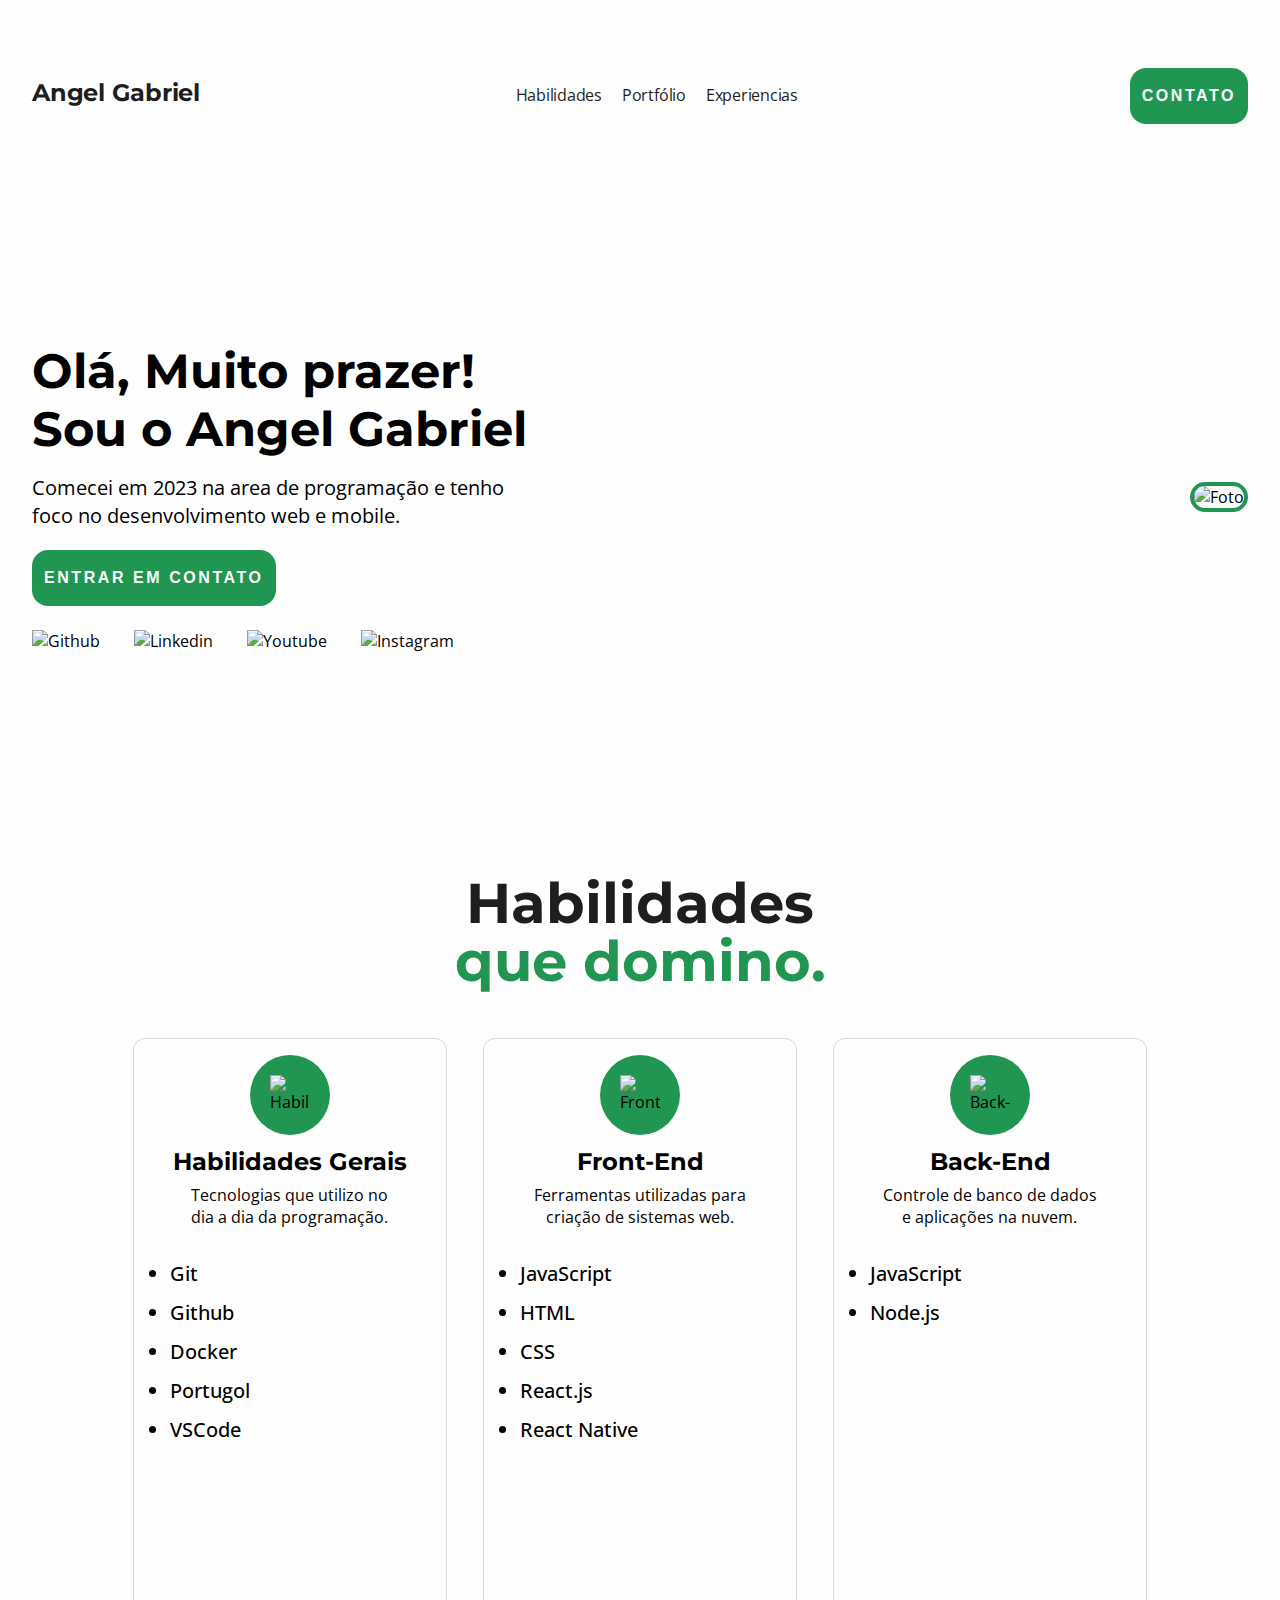
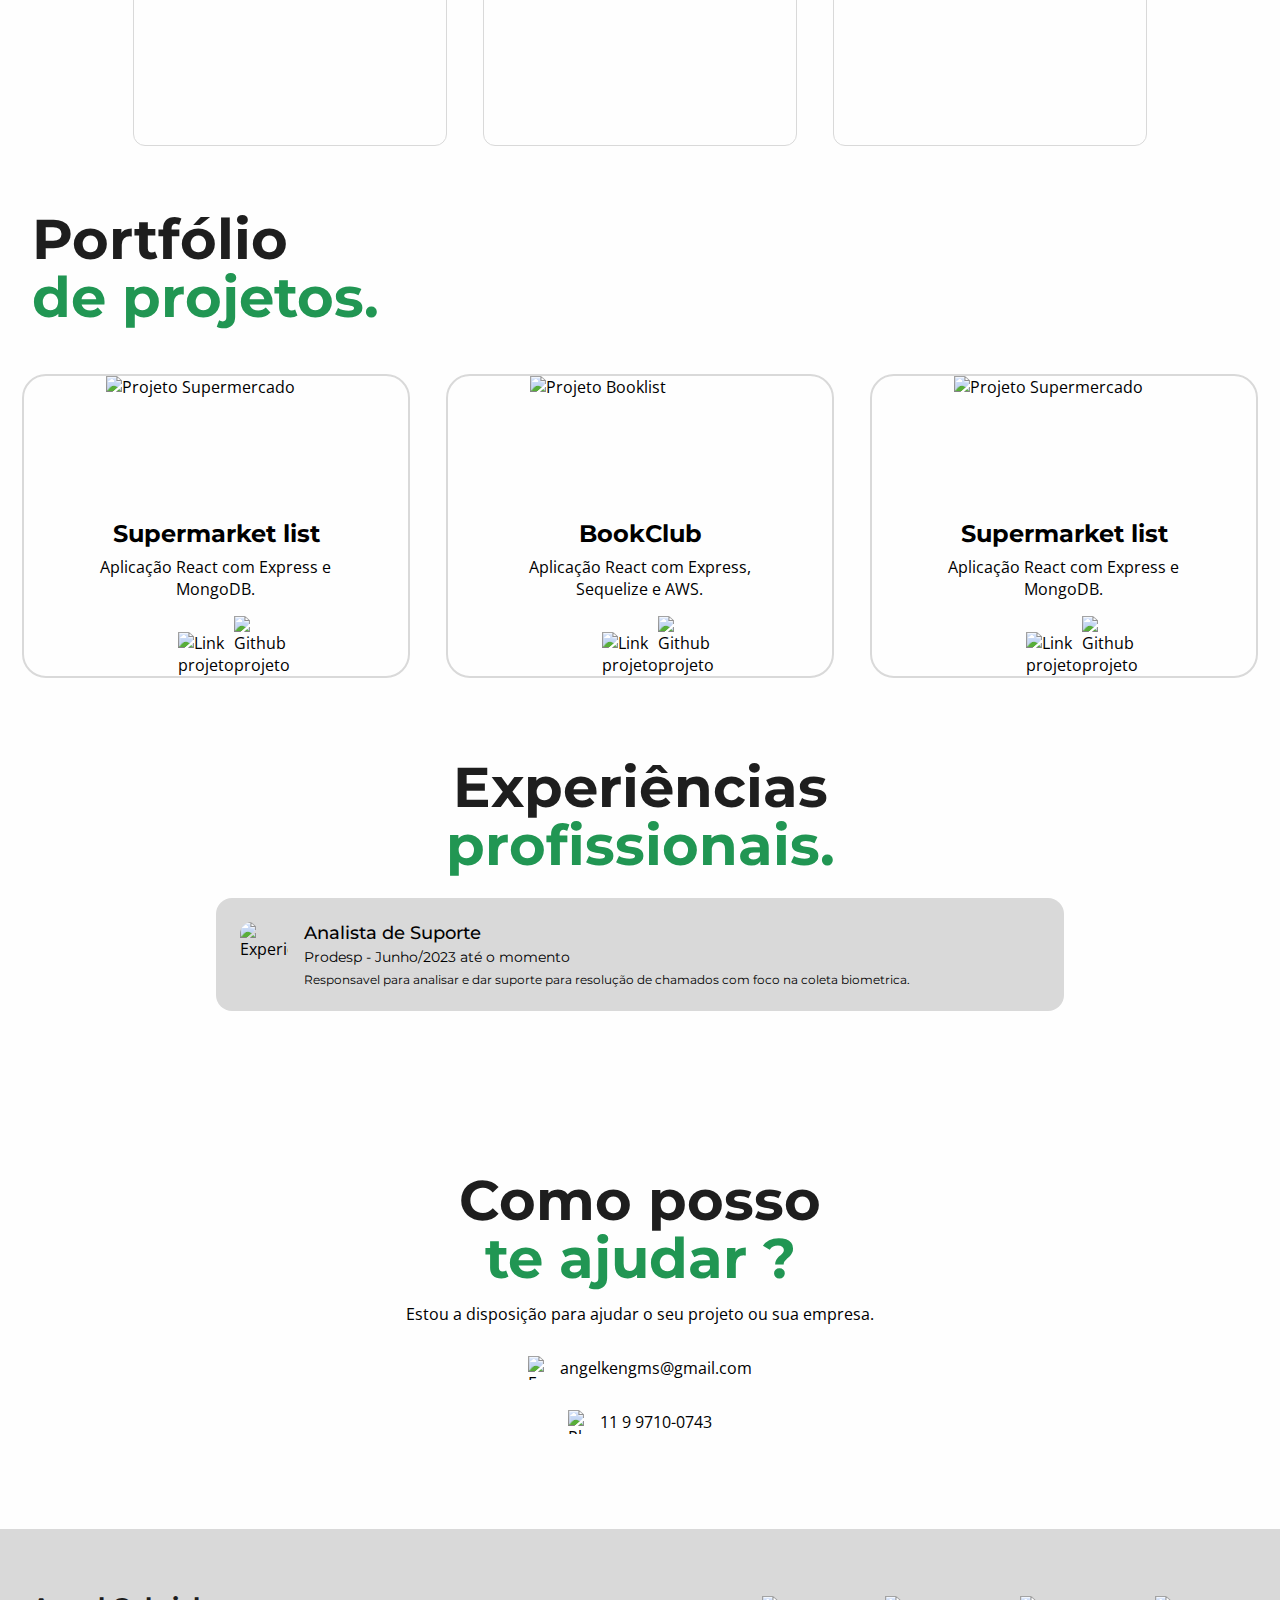
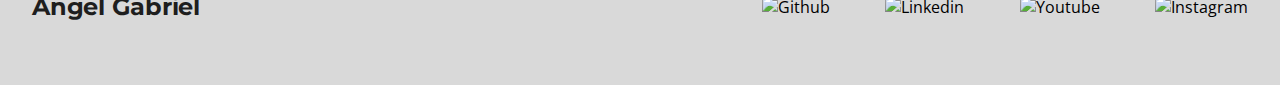
==== index.html @ ae3a6876 "first commit" ====
<!DOCTYPE html>
<html>
  <head>
    <title>Angel Gabriel</title>
    <link rel="stylesheet" href="style.css" />
  </head>
  <body>
    <div class="root-container">
      <div class="content-container">
        <section class="section-hero">
          <div class="barra-navegacao">
            <h2 class="titulo-navegacao">Angel Gabriel</h2>
            <div>
              <a class="links-navegacao">Habilidades</a>
              <a class="links-navegacao">Portfólio</a>
              <a class="links-navegacao">Experiencias</a>
            </div>
            <button>CONTATO</button>
          </div>
          <div class="hero-info">
            <div>
              <h1 class="hero-info-title">
                Olá, Muito prazer! <br />
                Sou o Angel Gabriel
              </h1>
              <p class="hero-info-subtitle">
                Comecei em 2023 na area de programação e tenho foco no
                desenvolvimento web e mobile.
              </p>
              <button>ENTRAR EM CONTATO</button>
              <div class="hero-info-icons-container">
                <a>
                  <img
                    alt="Github"
                    class="hero-info-icons-img"
                    src="https://cdn-icons-png.flaticon.com/512/733/733609.png"
                  />
                </a>
                <a>
                  <img
                    alt="Linkedin"
                    class="hero-info-icons-img"
                    src="https://cdn.iconscout.com/icon/free/png-512/free-linkedin-192-739517.png?f=avif&w=256"
                  />
                </a>
                <a>
                  <img
                    alt="Youtube"
                    class="hero-info-icons-img"
                    src="https://cdn.iconscout.com/icon/free/png-512/free-youtube-1464540-1239451.png?f=avif&w=256"
                  />
                </a>
                <a>
                  <img
                    alt="Instagram"
                    class="hero-info-icons-img"
                    src="https://cdn.iconscout.com/icon/free/png-512/free-instagram-1464521-1239436.png?f=avif&w=256"
                  />
                </a>
              </div>
            </div>
            <div>
              <img class="hero-info-image" src="foto.png" alt="Foto" />
            </div>
          </div>
        </section>
        <section class="section-abilities">
          <h2>Habilidades</h2>
          <h2 class="verde">que domino.</h2>
          <div class="ability-cards-container">
            <div class="ability-card">
              <div class="ability-card-icon-container">
                <img
                  class="ability-card-icon-img"
                  src="icon1.png"
                  alt="Habilidades Gerais"
                />
              </div>
              <h5>Habilidades Gerais</h5>
              <p class="card">
                Tecnologias que utilizo no dia a dia da programação.
              </p>
              <ul class="ability-list">
                <li>Git</li>
                <li>Github</li>
                <li>Docker</li>
                <li>Portugol</li>
                <li>VSCode</li>
              </ul>
            </div>
            <div class="ability-card">
              <div class="ability-card-icon-container">
                <img
                  class="ability-card-icon-img"
                  src="icon2.png"
                  alt="Front-End"
                />
              </div>
              <h5>Front-End</h5>
              <p class="card">
                Ferramentas utilizadas para criação de sistemas web.
              </p>
              <ul class="ability-list">
                <li>JavaScript</li>
                <li>HTML</li>
                <li>CSS</li>
                <li>React.js</li>
                <li>React Native</li>
              </ul>
            </div>
            <div class="ability-card">
              <div class="ability-card-icon-container">
                <img
                  class="ability-card-icon-img"
                  src="icon3.png"
                  alt="Back-End"
                />
              </div>
              <h5>Back-End</h5>
              <p class="card">
                Controle de banco de dados e aplicações na nuvem.
              </p>
              <ul class="ability-list">
                <li>JavaScript</li>
                <li>Node.js</li>
              </ul>
            </div>
          </div>
        </section>
        <section class="section-portfolio">
          <h2>Portfólio</h2>
          <h2 class="verde">de projetos.</h2>
          <div class="section-portfolio-grid">
            <div class="section-portfolio-card">
              <img
                class="section-portfolio-img"
                src="https://cdn-icons-png.flaticon.com/512/1857/1857147.png"
                alt="Projeto Supermercado"
              />
              <h5>Supermarket list</h5>
              <p class="card">Aplicação React com Express e MongoDB.</p>
              <div class="section-portfolio-card-list">
                <a>
                  <img
                    class="section-portfolio-card-icon-image"
                    src="https://cdn-icons-png.flaticon.com/512/7046/7046086.png"
                    alt="Link projeto"
                  />
                </a>
                <a>
                  <img
                    class="section-portfolio-card-icon-image"
                    src="https://cdn-icons-png.flaticon.com/512/25/25231.png"
                    alt="Github projeto"
                  />
                </a>
              </div>
            </div>
            <div class="section-portfolio-card">
              <img
                class="section-portfolio-img"
                src="https://cdn-icons-png.flaticon.com/512/1857/1857147.png"
                alt="Projeto Booklist"
              />
              <h5>BookClub</h5>
              <p class="card">Aplicação React com Express, Sequelize e AWS.</p>
              <div class="section-portfolio-card-list">
                <a>
                  <img
                    class="section-portfolio-card-icon-image"
                    src="https://cdn-icons-png.flaticon.com/512/7046/7046086.png"
                    alt="Link projeto"
                  />
                </a>
                <a>
                  <img
                    class="section-portfolio-card-icon-image"
                    src="https://cdn-icons-png.flaticon.com/512/25/25231.png"
                    alt="Github projeto"
                  />
                </a>
              </div>
            </div>
            <div class="section-portfolio-card">
              <img
                class="section-portfolio-img"
                src="https://cdn-icons-png.flaticon.com/512/1857/1857147.png"
                alt="Projeto Supermercado"
              />
              <h5>Supermarket list</h5>
              <p class="card">Aplicação React com Express e MongoDB.</p>
              <div class="section-portfolio-card-list">
                <a>
                  <img
                    class="section-portfolio-card-icon-image"
                    src="https://cdn-icons-png.flaticon.com/512/7046/7046086.png"
                    alt="Link projeto"
                  />
                </a>
                <a>
                  <img
                    class="section-portfolio-card-icon-image"
                    src="https://cdn-icons-png.flaticon.com/512/25/25231.png"
                    alt="Github projeto"
                  />
                </a>
              </div>
            </div>
          </div>
        </section>
        <section class="section-experiences">
          <h2>Experiências</h2>
          <h2 class="verde">profissionais.</h2>
          <div class="section-experiences-card">
            <img
              class="section-experiences-card-img"
              src="https://solucoes.prodesp.sp.gov.br/wp-content/uploads/2022/12/ProdespRoxo-V.png"
              alt="Experiencia"
            />
            <div class="section-experiences-card-text-container">
              <h6 class="section-experiences-card-title">
                Analista de Suporte
              </h6>
              <p class="section-experiences-card-subtitle">
                Prodesp - Junho/2023 até o momento
              </p>
              <p class="section-experiences-card-text">
                Responsavel para analisar e dar suporte para resolução de
                chamados com foco na coleta biometrica.
              </p>
            </div>
          </div>
        </section>
        <section class="section-contact">
          <h2>Como posso</h2>
          <h2 class="verde">te ajudar ?</h2>
          <p>Estou a disposição para ajudar o seu projeto ou sua empresa.</p>
          <div class="section-contact-item">
            <img
              src="https://cdn.iconscout.com/icon/free/png-512/free-email-2026367-1713640.png?f=avif&w=256"
              alt="E-mail icon"
              class="section-contact-item-icon"
            />
            <p>angelkengms@gmail.com</p>
          </div>
          <div class="section-contact-item">
            <img
              src="https://cdn.iconscout.com/icon/free/png-512/free-phone-2902615-2411413.png?f=avif&w=256"
              alt="Phone icon"
              class="section-contact-item-icon"
            />
            <p>11 9 9710-0743</p>
          </div>
        </section>
      </div>
    </div>
    <footer>
      <div class="footer-content">
        <h2 class="titulo-navegacao">Angel Gabriel</h2>
        <div class="footer-social-icons-container">
          <a>
            <img
              alt="Github"
              class="hero-info-icons-img"
              src="https://cdn-icons-png.flaticon.com/512/733/733609.png"
            />
          </a>
          <a>
            <img
              alt="Linkedin"
              class="hero-info-icons-img"
              src="https://cdn.iconscout.com/icon/free/png-512/free-linkedin-192-739517.png?f=avif&w=256"
            />
          </a>
          <a>
            <img
              alt="Youtube"
              class="hero-info-icons-img"
              src="https://cdn.iconscout.com/icon/free/png-512/free-youtube-274-761641.png?f=avif&w=256"
            />
          </a>
          <a>
            <img
              alt="Instagram"
              class="hero-info-icons-img"
              src="https://cdn.iconscout.com/icon/free/png-512/free-instagram-1464521-1239436.png?f=avif&w=256"
            />
          </a>
        </div>
      </div>
    </footer>
  </body>
</html>
---- style.css ----
@import url("https://fonts.googleapis.com/css2?family=Montserrat:wght@100;200;300;400;500;600;700&display=swap");
@import url("https://fonts.googleapis.com/css2?family=Open+Sans:wght@300;500;600;700;800&display=swap");

body {
  font-family: "Open Sans", sans-serif;
  background-color: #fefefe;
  margin: 0px;
  padding: 0px;
  overflow-x: hidden;
}

h1 {
  font-family: "Montserrat", sans-serif;
}

h2 {
  font-family: "Montserrat", sans-serif;
  line-height: 58px;
  font-size: 56px;
  color: #1e1e1e;
  margin: 0px;
  padding: 0px;
}

h2.verde {
  color: #219653;
}

h5 {
  font-family: "Montserrat", sans-serif;
  font-weight: bold;
  font-size: 24px;
  margin: 0px;
}

li {
  font-size: 20px;
  margin-bottom: 12px;
  font-weight: 500;
}

button {
  height: 56px;
  border-radius: 16px;
  background-color: #219653;
  border-width: 0px;
  color: #fefefe;
  font-size: 16px;
  font-weight: bold;
  letter-spacing: 0.16rem;
  padding-left: 12px;
  padding-right: 12px;
  cursor: pointer;
}

p.card {
  font-size: 16px;
  margin-top: 8px;
  text-align: center;
  max-width: 70%;
}

footer {
  display: flex;
  width: 100vw;
  height: 156px;
  background-color: #d9d9d9;
  align-items: center;
  justify-content: center;
}
.root-container {
  display: flex;
  width: 100%;
  flex-direction: column;
  align-items: center;
}

.content-container {
  display: flex;
  width: 1216px;
  flex-direction: column;
  align-items: center;
  justify-content: flex-start;
}

.section-hero {
  display: flex;
  flex-direction: column;
  align-items: center;
  justify-content: flex-start;
  width: 100vw;
  height: 90vh;
}

.barra-navegacao {
  display: flex;
  width: 1216px;
  height: 72px;
  flex-direction: row;
  align-items: baseline;
  justify-content: space-between;
  margin-top: 64px;
}

.titulo-navegacao {
  color: #1e1e1e;
  font-size: 24px;
  letter-spacing: -0.015rem;
  font-weight: bold;
}

.links-navegacao {
  color: #1e1e1e;
  font-size: 16px;
  letter-spacing: -0.015rem;
  margin-right: 16px;
  cursor: pointer;
}

.hero-info {
  display: flex;
  flex-direction: row;
  align-items: center;
  justify-content: space-between;
  width: 1216px;
  height: 594px;
  padding-top: 64px;
}

.hero-info-title {
  font-size: 48px;
  font-weight: bold;
  margin: 0px;
}

.hero-info-subtitle {
  font-size: 20px;
  line-height: 28px;
  max-width: 60%;
  margin-top: 16px;
}

.hero-info-image {
  height: 594px;
  width: 542px;
  border-radius: 40px;
  border-color: #219653;
  border-width: 4px;
  border-style: solid;
}

.hero-info-icons-container {
  display: flex;
  flex-direction: row;
  width: 50%;
  align-items: center;
  justify-content: space-between;
  margin-top: 24px;
}

.hero-info-icons-img {
  width: 36px;
  height: 36px;
  cursor: pointer;
}

.section-abilities {
  display: flex;
  flex-direction: column;
  align-items: center;
  justify-content: center;
  width: 100vw;
  padding-top: 64px;
  padding-bottom: 64px;
}

.ability-cards-container {
  display: grid;
  width: 100%;
  column-gap: 36px;
  grid-template-columns: auto auto auto;
  grid-template-rows: auto;
  justify-content: center;
  align-content: center;
  margin-top: 48px;
}

.ability-card {
  display: flex;
  flex-direction: column;
  align-items: center;
  width: 312px;
  height: 690px;
  border-width: 1px;
  border-color: #d9d9d9;
  border-radius: 12px;
  border-style: solid;
  padding-top: 16px;
}

.ability-card-icon-container {
  display: flex;
  justify-content: center;
  align-items: center;
  width: 80px;
  height: 80px;
  border-radius: 40px;
  background-color: #219653;
  margin-bottom: 12px;
}

.ability-card-icon-img {
  width: 40px;
  height: 40px;
}

.ability-list {
  width: 90%;
}

.section-portfolio {
  display: flex;
  width: 100%;
  flex-direction: column;
  align-items: flex-start;
  justify-content: flex-start;
}

.section-portfolio-grid {
  display: grid;
  width: 100%;
  column-gap: 36px;
  grid-template-columns: auto auto auto;
  grid-template-rows: auto;
  justify-content: center;
  align-content: center;
  margin-top: 48px;
}

.section-portfolio-card {
  display: flex;
  align-items: center;
  justify-content: center;
  flex-direction: column;
  width: 384px;
  height: 300px;
  border-width: 2px;
  border-color: #d9d9d9;
  border-style: solid;
  border-radius: 24px;
}

.section-portfolio-img {
  width: 220px;
  height: 156px;
  margin-bottom: 12px;
}

.section-portfolio-card-list {
  display: flex;
  flex-direction: row;
  width: 20%;
  align-items: baseline;
  justify-content: space-between;
}

.section-portfolio-card-icon-image {
  width: 24px;
  height: 24px;
}

.section-experiences {
  display: flex;
  flex-direction: column;
  align-items: center;
  justify-content: center;
  padding-top: 80px;
  padding-bottom: 80px;
  width: 100%;
}

.section-experiences-card {
  display: flex;
  flex-direction: row;
  align-items: flex-start;
  justify-content: flex-start;
  width: 800px;
  background-color: #d9d9d9;
  border-radius: 16px;
  margin-top: 24px;
  padding: 24px;
}

.section-experiences-card-img {
  width: 48px;
  height: 48px;
  border-radius: 12px;
}

.section-experiences-card-text-container {
  display: flex;
  flex-direction: column;
  align-items: flex-start;
  justify-content: flex-start;
  margin-left: 16px;
}

.section-experiences-card-title {
  font-family: "Montserrat", sans-serif;
  font-size: 18px;
  font-weight: 500;
  margin: 0;
}

.section-experiences-card-subtitle {
  font-family: "Montserrat", sans-serif;
  font-size: 14px;
  margin: 4px 0px 0px;
}

.section-experiences-card-text {
  font-family: "Montserrat", sans-serif;
  font-size: 12px;
  margin: 0;
  margin: 6px 0px 0px;
}

.section-contact {
  display: flex;
  flex-direction: column;
  align-items: center;
  justify-content: center;
  padding-top: 80px;
  padding-bottom: 80px;
  width: 100%;
}

.section-contact-item {
  display: flex;
  flex-direction: row;
  align-items: center;
  justify-content: center;
}

.section-contact-item-icon {
  width: 24px;
  height: 24px;
  margin-right: 8px;
}

.footer-content {
  display: flex;
  flex-direction: row;
  width: 1216px;
  height: 100%;
  align-items: center;
  justify-content: space-between;
}

.footer-social-icons-container {
  display: flex;
  flex-direction: row;
  align-items: center;
  justify-content: space-between;
  width: 40%;
}
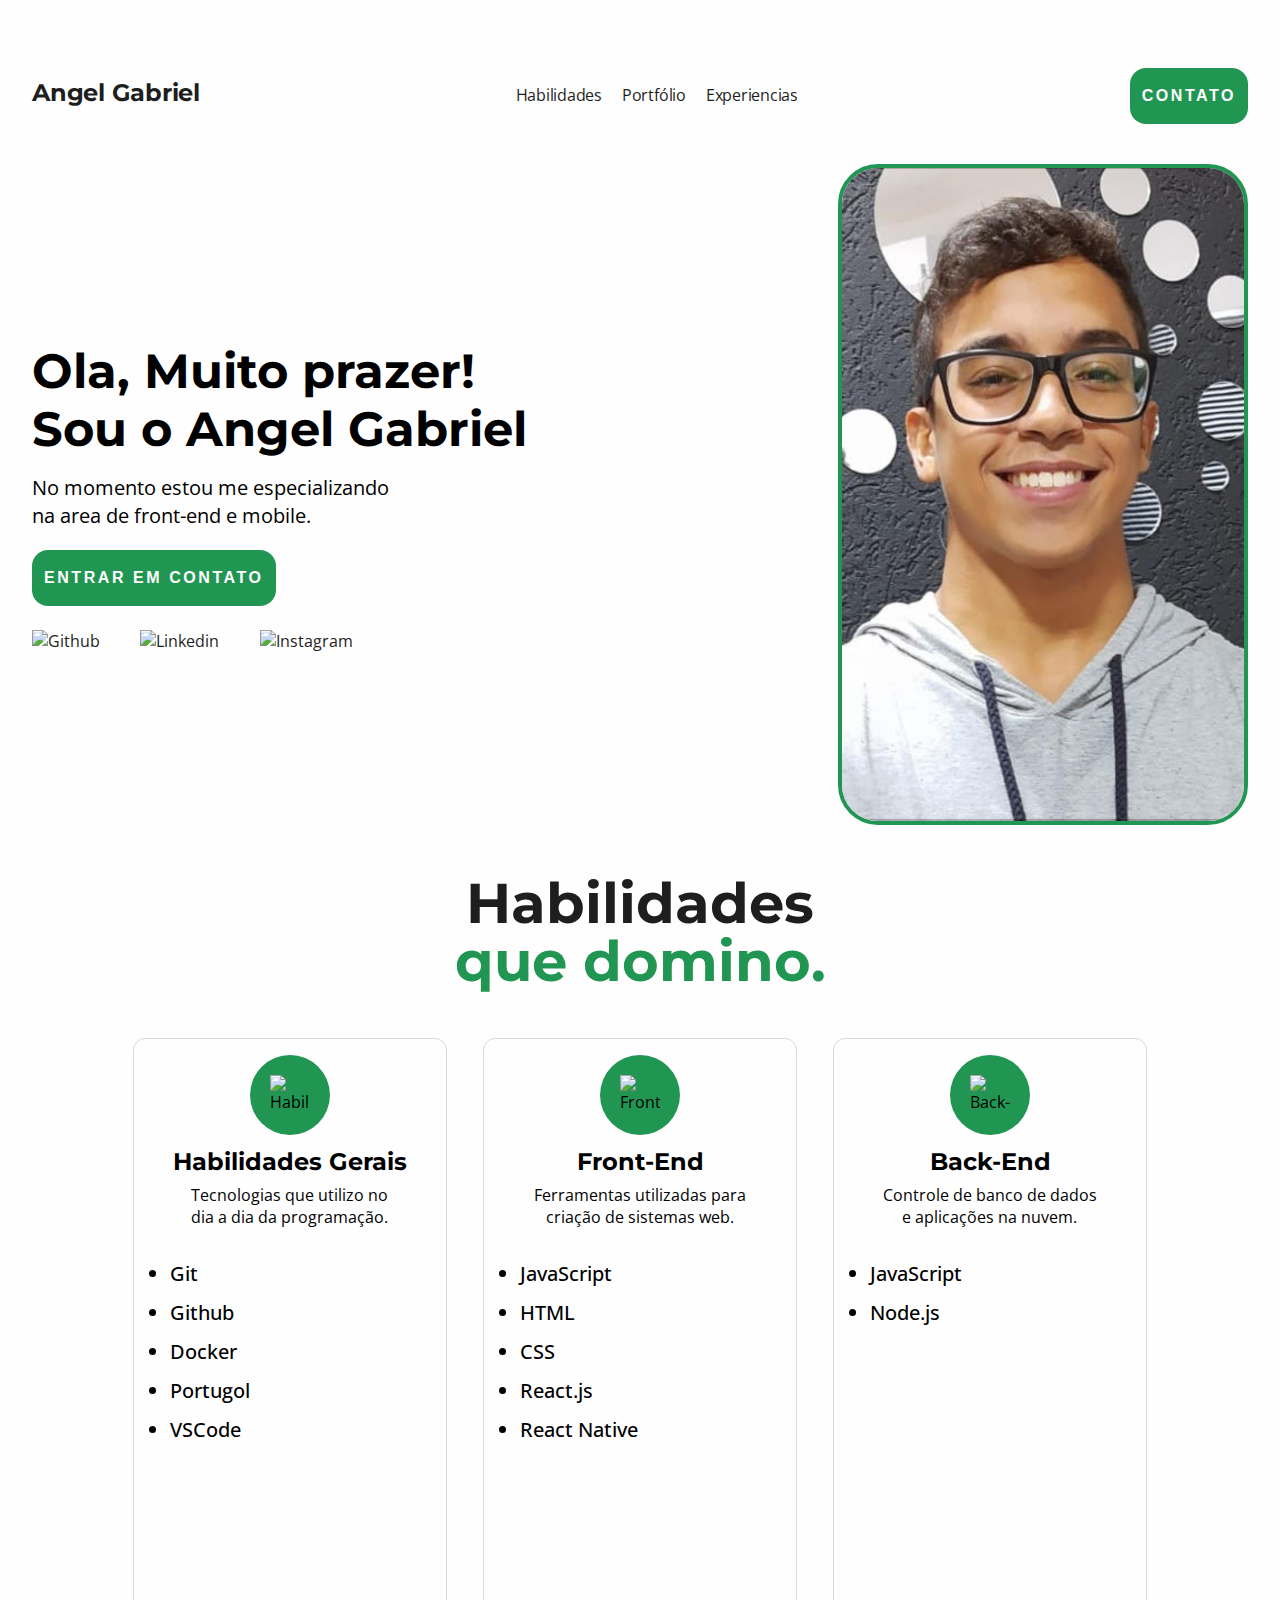
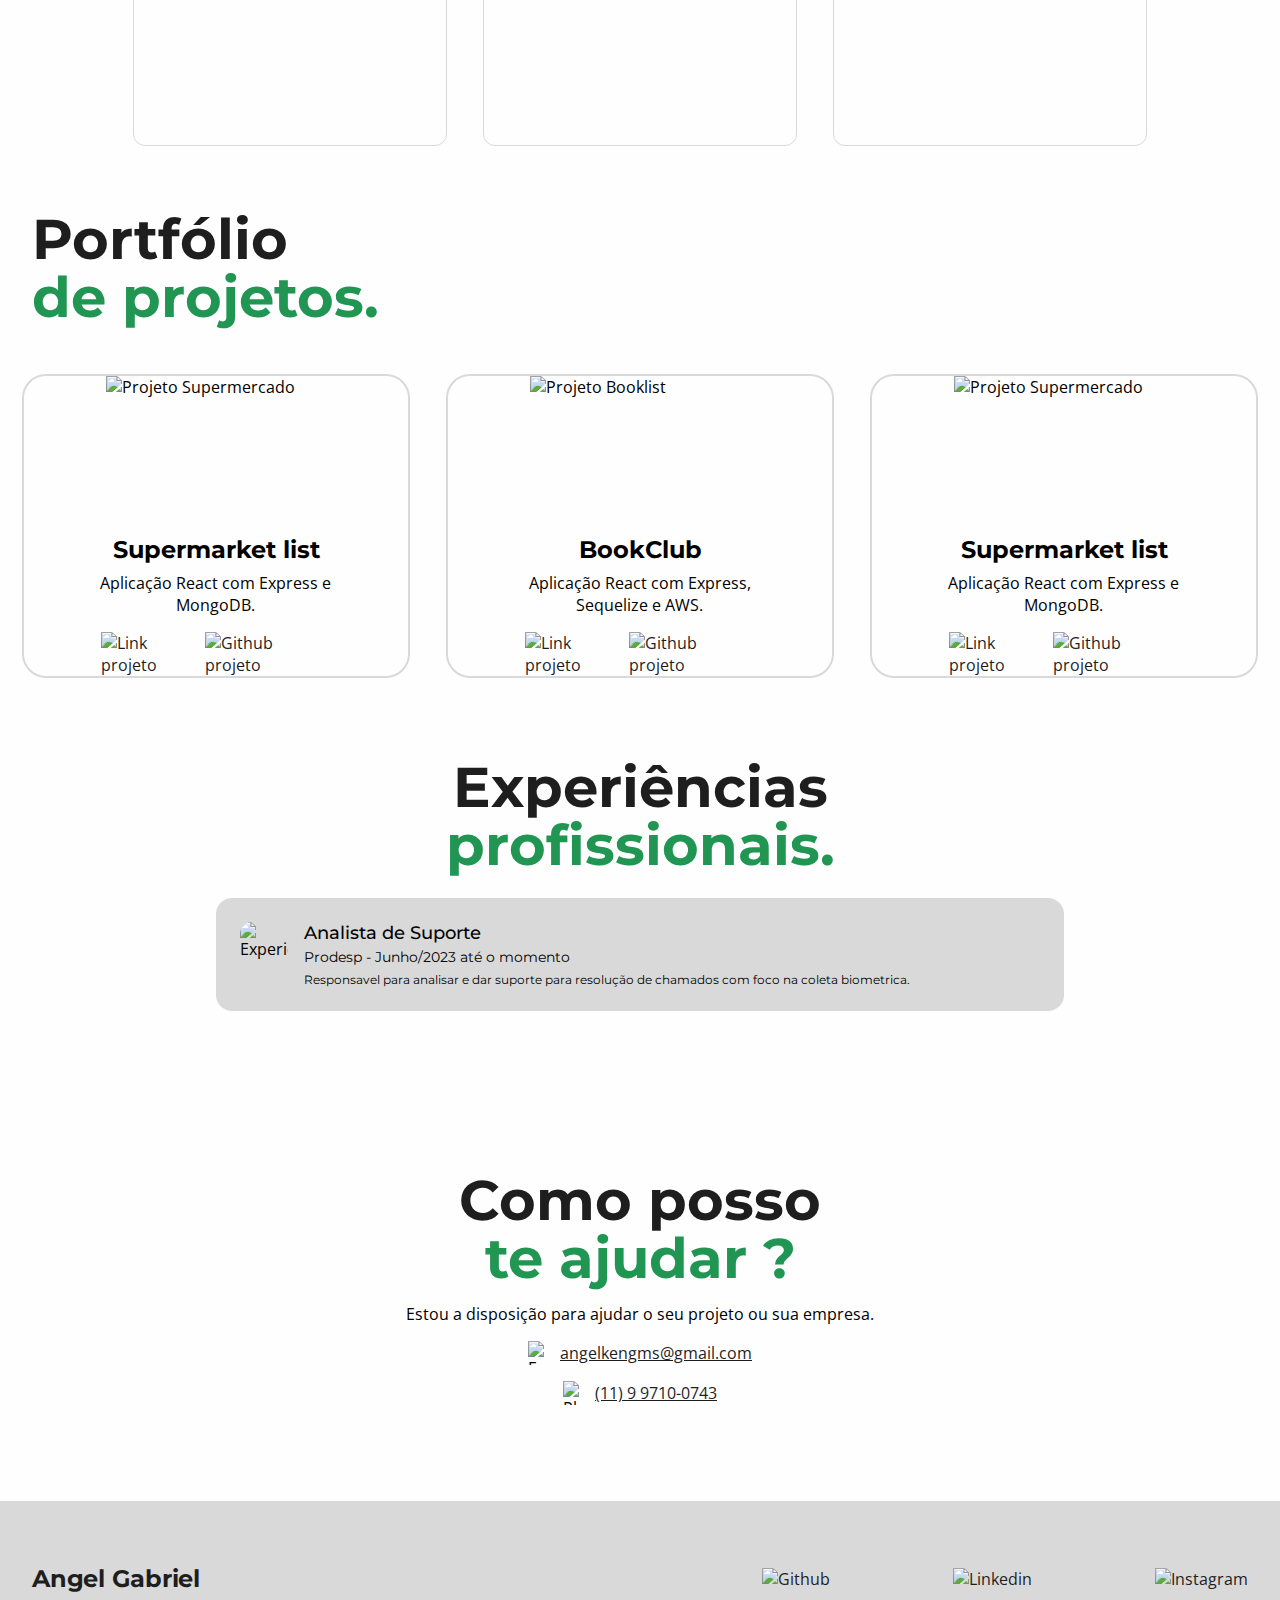
==== commit e89c18f1: "Rename file.html to index.html" ====
--- a/index.html
+++ b/index.html
@@ -3,6 +3,8 @@
   <head>
     <title>Angel Gabriel</title>
     <link rel="stylesheet" href="style.css" />
+    <link rel="stylesheet" href="mobile.css" />
+    <script src="index.js"></script>
   </head>
   <body>
     <div class="root-container">
@@ -11,60 +13,69 @@
           <div class="barra-navegacao">
             <h2 class="titulo-navegacao">Angel Gabriel</h2>
             <div>
-              <a class="links-navegacao">Habilidades</a>
-              <a class="links-navegacao">Portfólio</a>
-              <a class="links-navegacao">Experiencias</a>
-            </div>
-            <button>CONTATO</button>
+              <a
+                class="links-navegacao"
+                onclick="onClickScrollTo('section-abilities')"
+                >Habilidades</a
+              >
+              <a
+                class="links-navegacao"
+                onclick="onClickScrollTo('section-portfolio')"
+                >Portfólio</a
+              >
+              <a
+                class="links-navegacao"
+                onclick="onClickScrollTo('section-experiences')"
+                >Experiencias</a
+              >
+            </div>
+            <button onclick="onClickScrollTo('section-contact')">
+              CONTATO
+            </button>
           </div>
           <div class="hero-info">
-            <div>
+            <div class="hero-info-text-container">
               <h1 class="hero-info-title">
-                Olá, Muito prazer! <br />
+                Ola, Muito prazer! <br />
                 Sou o Angel Gabriel
               </h1>
               <p class="hero-info-subtitle">
-                Comecei em 2023 na area de programação e tenho foco no
-                desenvolvimento web e mobile.
-              </p>
-              <button>ENTRAR EM CONTATO</button>
+                No momento estou me especializando na area de front-end e
+                mobile.
+              </p>
+              <button onclick="onClickScrollTo('section-contact')">
+                ENTRAR EM CONTATO
+              </button>
               <div class="hero-info-icons-container">
-                <a>
+                <a onclick="onClickLink('https://github.com/AngelDGabriel')">
                   <img
                     alt="Github"
                     class="hero-info-icons-img"
                     src="https://cdn-icons-png.flaticon.com/512/733/733609.png"
                   />
                 </a>
-                <a>
+                <a onclick="onClickLink('https://www.linkedin.com/in/angel-gabriel-matos-6109b3266/')">
                   <img
                     alt="Linkedin"
                     class="hero-info-icons-img"
-                    src="https://cdn.iconscout.com/icon/free/png-512/free-linkedin-192-739517.png?f=avif&w=256"
-                  />
-                </a>
-                <a>
-                  <img
-                    alt="Youtube"
-                    class="hero-info-icons-img"
-                    src="https://cdn.iconscout.com/icon/free/png-512/free-youtube-1464540-1239451.png?f=avif&w=256"
-                  />
-                </a>
-                <a>
+                    src="https://www.vectorico.com/wp-content/uploads/2018/02/LinkedIn-Icon-Squircle-Dark.png"
+                  />
+                </a>
+                <a onclick="onClickLink('https://www.instagram.com/angeldgabriel')">
                   <img
                     alt="Instagram"
                     class="hero-info-icons-img"
-                    src="https://cdn.iconscout.com/icon/free/png-512/free-instagram-1464521-1239436.png?f=avif&w=256"
+                    src="https://cdn-icons-png.flaticon.com/512/1384/1384015.png"
                   />
                 </a>
               </div>
             </div>
             <div>
-              <img class="hero-info-image" src="foto.png" alt="Foto" />
-            </div>
-          </div>
-        </section>
-        <section class="section-abilities">
+              <img class="hero-info-image" src="foto.jpg" alt="Foto" />
+            </div>
+          </div>
+        </section>
+        <section class="section-abilities" id="section-abilities">
           <h2>Habilidades</h2>
           <h2 class="verde">que domino.</h2>
           <div class="ability-cards-container">
@@ -72,7 +83,7 @@
               <div class="ability-card-icon-container">
                 <img
                   class="ability-card-icon-img"
-                  src="icon1.png"
+                  src="icons/icon1.png"
                   alt="Habilidades Gerais"
                 />
               </div>
@@ -92,7 +103,7 @@
               <div class="ability-card-icon-container">
                 <img
                   class="ability-card-icon-img"
-                  src="icon2.png"
+                  src="icons/icon2.png"
                   alt="Front-End"
                 />
               </div>
@@ -112,7 +123,7 @@
               <div class="ability-card-icon-container">
                 <img
                   class="ability-card-icon-img"
-                  src="icon3.png"
+                  src="icons/icon3.png"
                   alt="Back-End"
                 />
               </div>
@@ -127,19 +138,19 @@
             </div>
           </div>
         </section>
-        <section class="section-portfolio">
+        <section class="section-portfolio" id="section-portfolio">
           <h2>Portfólio</h2>
           <h2 class="verde">de projetos.</h2>
           <div class="section-portfolio-grid">
             <div class="section-portfolio-card">
               <img
                 class="section-portfolio-img"
-                src="https://cdn-icons-png.flaticon.com/512/1857/1857147.png"
+                src="icons/projeto1.png"
                 alt="Projeto Supermercado"
               />
               <h5>Supermarket list</h5>
               <p class="card">Aplicação React com Express e MongoDB.</p>
-              <div class="section-portfolio-card-list">
+              <div class="section-portfolio-card-links">
                 <a>
                   <img
                     class="section-portfolio-card-icon-image"
@@ -159,12 +170,12 @@
             <div class="section-portfolio-card">
               <img
                 class="section-portfolio-img"
-                src="https://cdn-icons-png.flaticon.com/512/1857/1857147.png"
+                src="icons/projeto2.png"
                 alt="Projeto Booklist"
               />
               <h5>BookClub</h5>
               <p class="card">Aplicação React com Express, Sequelize e AWS.</p>
-              <div class="section-portfolio-card-list">
+              <div class="section-portfolio-card-links">
                 <a>
                   <img
                     class="section-portfolio-card-icon-image"
@@ -184,12 +195,12 @@
             <div class="section-portfolio-card">
               <img
                 class="section-portfolio-img"
-                src="https://cdn-icons-png.flaticon.com/512/1857/1857147.png"
+                src="icons/projeto1.png"
                 alt="Projeto Supermercado"
               />
               <h5>Supermarket list</h5>
               <p class="card">Aplicação React com Express e MongoDB.</p>
-              <div class="section-portfolio-card-list">
+              <div class="section-portfolio-card-links">
                 <a>
                   <img
                     class="section-portfolio-card-icon-image"
@@ -208,7 +219,7 @@
             </div>
           </div>
         </section>
-        <section class="section-experiences">
+        <section class="section-experiences" id="section-experiences">
           <h2>Experiências</h2>
           <h2 class="verde">profissionais.</h2>
           <div class="section-experiences-card">
@@ -231,25 +242,25 @@
             </div>
           </div>
         </section>
-        <section class="section-contact">
+        <section class="section-contact" id="section-contact">
           <h2>Como posso</h2>
           <h2 class="verde">te ajudar ?</h2>
           <p>Estou a disposição para ajudar o seu projeto ou sua empresa.</p>
           <div class="section-contact-item">
             <img
-              src="https://cdn.iconscout.com/icon/free/png-512/free-email-2026367-1713640.png?f=avif&w=256"
+              src="https://cdn-icons-png.flaticon.com/512/542/542638.png"
               alt="E-mail icon"
               class="section-contact-item-icon"
             />
-            <p>angelkengms@gmail.com</p>
+            <a href="malito:angelkengms@gmail.com">angelkengms@gmail.com</a>
           </div>
           <div class="section-contact-item">
             <img
-              src="https://cdn.iconscout.com/icon/free/png-512/free-phone-2902615-2411413.png?f=avif&w=256"
+              src="https://cdn-icons-png.flaticon.com/512/3095/3095610.png"
               alt="Phone icon"
               class="section-contact-item-icon"
             />
-            <p>11 9 9710-0743</p>
+            <a href="tel:(11) 9 9710-0743">(11) 9 9710-0743</a>
           </div>
         </section>
       </div>
@@ -258,34 +269,28 @@
       <div class="footer-content">
         <h2 class="titulo-navegacao">Angel Gabriel</h2>
         <div class="footer-social-icons-container">
-          <a>
+          <a onclick="onClickLink('https://github.com/AngelDGabriel')">
             <img
               alt="Github"
               class="hero-info-icons-img"
               src="https://cdn-icons-png.flaticon.com/512/733/733609.png"
             />
           </a>
-          <a>
+          <a onclick="onClickLink('https://www.linkedin.com/in/angel-gabriel-matos-6109b3266/')">
             <img
               alt="Linkedin"
               class="hero-info-icons-img"
-              src="https://cdn.iconscout.com/icon/free/png-512/free-linkedin-192-739517.png?f=avif&w=256"
+              src="https://www.vectorico.com/wp-content/uploads/2018/02/LinkedIn-Icon-Squircle-Dark.png"
             />
           </a>
-          <a>
-            <img
-              alt="Youtube"
-              class="hero-info-icons-img"
-              src="https://cdn.iconscout.com/icon/free/png-512/free-youtube-274-761641.png?f=avif&w=256"
-            />
-          </a>
-          <a>
+          <a onclick="onClickLink('https://www.instagram.com/angeldgabriel')">
             <img
               alt="Instagram"
               class="hero-info-icons-img"
-              src="https://cdn.iconscout.com/icon/free/png-512/free-instagram-1464521-1239436.png?f=avif&w=256"
+              src="https://cdn-icons-png.flaticon.com/512/1384/1384015.png"
             />
           </a>
+        </div>
         </div>
       </div>
     </footer>
--- a/style.css
+++ b/style.css
@@ -37,6 +37,10 @@
   font-size: 20px;
   margin-bottom: 12px;
   font-weight: 500;
+}
+
+a {
+  color: #1e1e1e;
 }
 
 button {
@@ -88,7 +92,7 @@
   flex-direction: column;
   align-items: center;
   justify-content: flex-start;
-  width: 100vw;
+  width: 100%;
   height: 90vh;
 }
 
@@ -141,8 +145,8 @@
 }
 
 .hero-info-image {
-  height: 594px;
-  width: 542px;
+  height: 100%;
+  width: 402px;
   border-radius: 40px;
   border-color: #219653;
   border-width: 4px;
@@ -256,10 +260,10 @@
   margin-bottom: 12px;
 }
 
-.section-portfolio-card-list {
-  display: flex;
-  flex-direction: row;
-  width: 20%;
+.section-portfolio-card-links {
+  display: flex;
+  flex-direction: row;
+  width: 60%;
   align-items: baseline;
   justify-content: space-between;
 }
@@ -340,6 +344,7 @@
   flex-direction: row;
   align-items: center;
   justify-content: center;
+  margin-bottom: 16px;
 }
 
 .section-contact-item-icon {
--- a/mobile.css
+++ b/mobile.css
@@ -0,0 +1,187 @@
+@media only screen and (max-device-width: 450px) {
+  h1 {
+    text-align: center;
+  }
+
+  h2 {
+    line-height: 68px;
+    font-size: 64px;
+  }
+
+  h5 {
+    font-size: 36px;
+  }
+
+  p {
+    font-size: 24px;
+  }
+
+  p.card {
+    font-size: 24px;
+    margin-top: 12px;
+    text-align: center;
+    max-width: 70%;
+  }
+
+  a {
+    font-size: 28px;
+  }
+
+  button {
+    height: 80px;
+    font-size: 24px;
+    padding-left: 12px;
+    padding-right: 12px;
+  }
+
+  .content-container {
+    width: 94vw;
+    max-width: 94vw;
+  }
+
+  .barra-navegacao {
+    width: 100%;
+    margin-top: 24px;
+  }
+
+  .titulo-navegacao {
+    font-size: 32px;
+  }
+
+  .links-navegacao {
+    display: none;
+  }
+
+  .section-hero {
+    height: 56vh;
+  }
+
+  .hero-info-title {
+    font-size: 56px;
+    margin-top: 12px;
+  }
+
+  .hero-info-subtitle {
+    font-size: 32px;
+    line-height: 36px;
+    max-width: 70%;
+    margin-bottom: 40px;
+  }
+
+  .hero-info-text-container {
+    display: flex;
+    flex-direction: column;
+    align-items: center;
+    justify-content: center;
+    text-align: center;
+    width: 100%;
+    margin-top: 24px;
+  }
+
+  .hero-info {
+    width: 100%;
+    flex-direction: column-reverse;
+    align-items: center;
+    justify-content: center;
+    margin-top: 156px;
+  }
+
+  .hero-info-image {
+    width: 300px;
+  }
+
+  .ability-cards-container {
+    row-gap: 55px;
+    justify-content: space-between;
+    grid-template-columns: auto auto;
+    margin-top: 44px;
+    width: 100%;
+  }
+
+  .ability-card {
+    display: flex;
+    flex-direction: column;
+    align-items: center;
+    width: 44vw;
+    height: auto;
+    padding-top: 16px;
+  }
+
+  .section-portfolio-grid {
+    row-gap: 36px;
+    grid-template-columns: auto auto;
+    justify-content: space-between;
+    margin-top: 40px;
+  }
+
+  .section-portfolio-card {
+    display: flex;
+    align-items: center;
+    justify-content: center;
+    flex-direction: column;
+    width: 46vw;
+    height: auto;
+    padding: 24px 0px;
+  }
+
+  .section-portfolio-card-links {
+    width: 40%;
+  }
+
+  .section-portfolio-card-icon-image {
+    width: 40px;
+    height: auto;
+  }
+
+  .section-experiences {
+    padding-top: 60px;
+    padding-bottom: 20px;
+  }
+
+  .section-experiences-card {
+    width: 90%;
+    margin-top: 40px;
+  }
+
+  .section-experiences-card-img {
+    width: 64px;
+    height: 64px;
+  }
+
+  .section-experiences-card-title {
+    font-size: 28px;
+  }
+
+  .section-experiences-card-subtitle {
+    font-size: 22px;
+  }
+
+  .section-experiences-card-text {
+    font-size: 16px;
+  }
+
+  .section.contact {
+    padding-bottom: 60px;
+  }
+
+  .footer-content {
+    width: 94vw;
+  }
+
+  .hero-info-icons-img {
+    width: 56px;
+    height: 56px;
+  }
+
+  .hero-info-icons-container {
+    margin-top: 40px;
+    width: 60%;
+  }
+
+  .section-abilities {
+    align-items: flex-start;
+    justify-content: flex-start;
+    width: 100%;
+    margin-top: 30vw;
+  }
+}
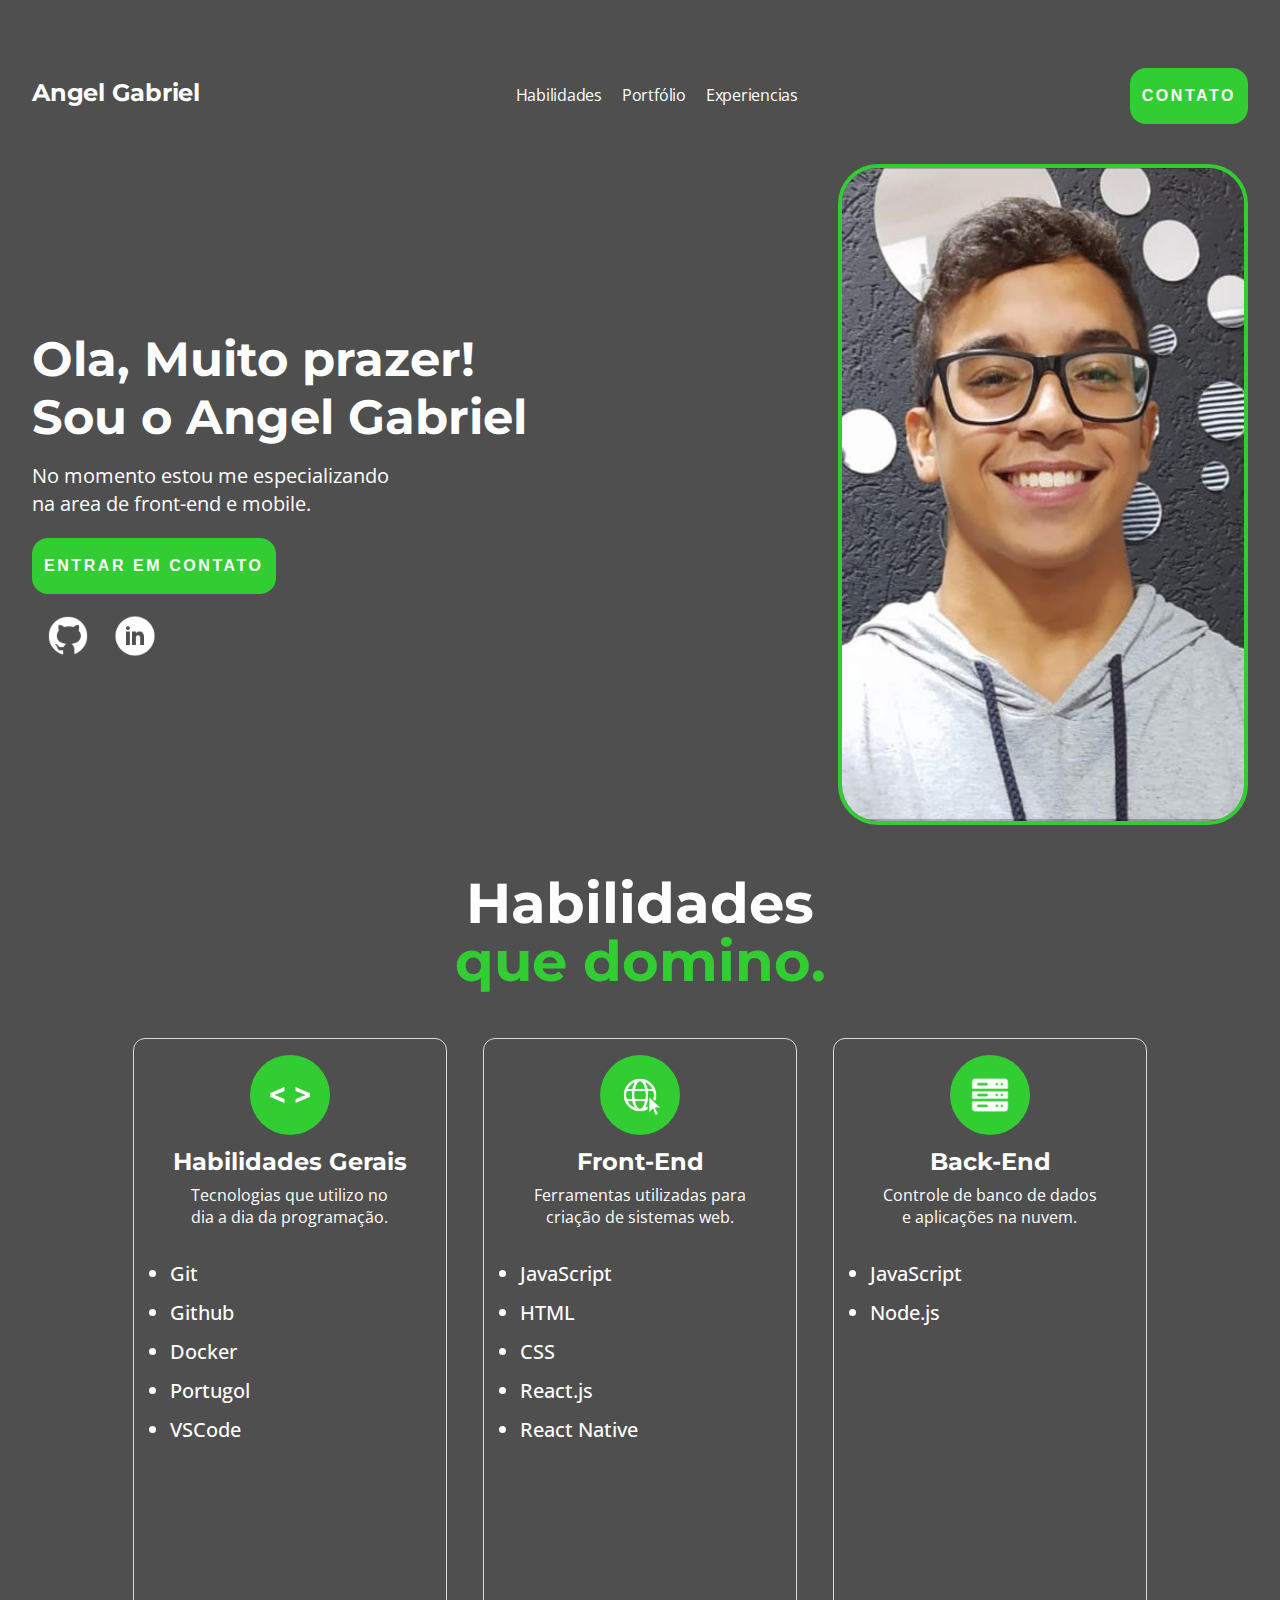
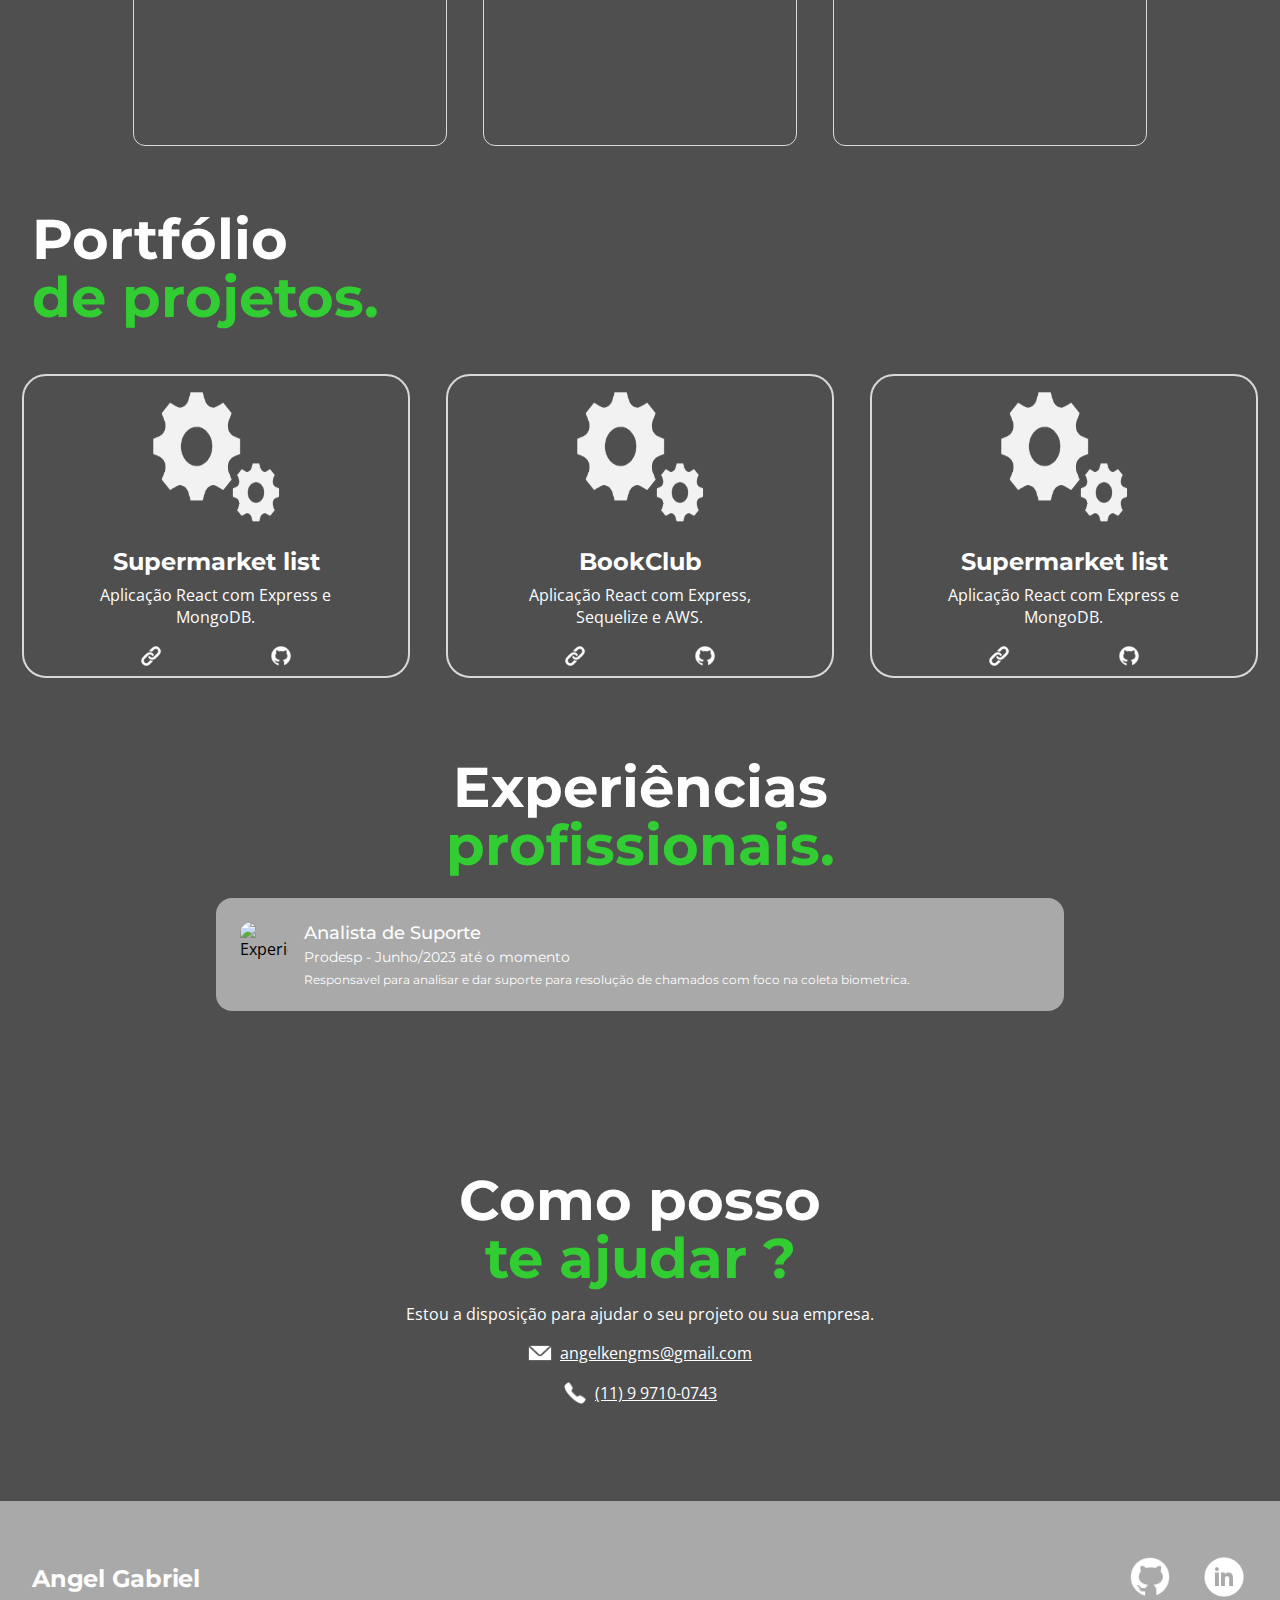
==== commit 4bf2750f: "feat: color and icons ajdustments" ====
--- a/index.html
+++ b/index.html
@@ -51,21 +51,14 @@
                   <img
                     alt="Github"
                     class="hero-info-icons-img"
-                    src="https://cdn-icons-png.flaticon.com/512/733/733609.png"
+                    src="icons/github.png"
                   />
                 </a>
                 <a onclick="onClickLink('https://www.linkedin.com/in/angel-gabriel-matos-6109b3266/')">
                   <img
                     alt="Linkedin"
                     class="hero-info-icons-img"
-                    src="https://www.vectorico.com/wp-content/uploads/2018/02/LinkedIn-Icon-Squircle-Dark.png"
-                  />
-                </a>
-                <a onclick="onClickLink('https://www.instagram.com/angeldgabriel')">
-                  <img
-                    alt="Instagram"
-                    class="hero-info-icons-img"
-                    src="https://cdn-icons-png.flaticon.com/512/1384/1384015.png"
+                    src="icons/linkedin.png"
                   />
                 </a>
               </div>
@@ -145,7 +138,7 @@
             <div class="section-portfolio-card">
               <img
                 class="section-portfolio-img"
-                src="icons/projeto1.png"
+                src="icons/projeto.png"
                 alt="Projeto Supermercado"
               />
               <h5>Supermarket list</h5>
@@ -154,14 +147,14 @@
                 <a>
                   <img
                     class="section-portfolio-card-icon-image"
-                    src="https://cdn-icons-png.flaticon.com/512/7046/7046086.png"
+                    src="icons/link.png"
                     alt="Link projeto"
                   />
                 </a>
                 <a>
                   <img
                     class="section-portfolio-card-icon-image"
-                    src="https://cdn-icons-png.flaticon.com/512/25/25231.png"
+                    src="icons/github.png"
                     alt="Github projeto"
                   />
                 </a>
@@ -170,7 +163,7 @@
             <div class="section-portfolio-card">
               <img
                 class="section-portfolio-img"
-                src="icons/projeto2.png"
+                src="icons/projeto.png"
                 alt="Projeto Booklist"
               />
               <h5>BookClub</h5>
@@ -179,14 +172,14 @@
                 <a>
                   <img
                     class="section-portfolio-card-icon-image"
-                    src="https://cdn-icons-png.flaticon.com/512/7046/7046086.png"
+                    src="icons/link.png"
                     alt="Link projeto"
                   />
                 </a>
                 <a>
                   <img
                     class="section-portfolio-card-icon-image"
-                    src="https://cdn-icons-png.flaticon.com/512/25/25231.png"
+                    src="icons/github.png"
                     alt="Github projeto"
                   />
                 </a>
@@ -195,7 +188,7 @@
             <div class="section-portfolio-card">
               <img
                 class="section-portfolio-img"
-                src="icons/projeto1.png"
+                src="icons/projeto.png"
                 alt="Projeto Supermercado"
               />
               <h5>Supermarket list</h5>
@@ -204,14 +197,14 @@
                 <a>
                   <img
                     class="section-portfolio-card-icon-image"
-                    src="https://cdn-icons-png.flaticon.com/512/7046/7046086.png"
+                    src="icons/link.png"
                     alt="Link projeto"
                   />
                 </a>
                 <a>
                   <img
                     class="section-portfolio-card-icon-image"
-                    src="https://cdn-icons-png.flaticon.com/512/25/25231.png"
+                    src="icons/github.png"
                     alt="Github projeto"
                   />
                 </a>
@@ -248,7 +241,7 @@
           <p>Estou a disposição para ajudar o seu projeto ou sua empresa.</p>
           <div class="section-contact-item">
             <img
-              src="https://cdn-icons-png.flaticon.com/512/542/542638.png"
+              src="icons/email.png"
               alt="E-mail icon"
               class="section-contact-item-icon"
             />
@@ -256,7 +249,7 @@
           </div>
           <div class="section-contact-item">
             <img
-              src="https://cdn-icons-png.flaticon.com/512/3095/3095610.png"
+              src="icons/telephone.png"
               alt="Phone icon"
               class="section-contact-item-icon"
             />
@@ -273,21 +266,14 @@
             <img
               alt="Github"
               class="hero-info-icons-img"
-              src="https://cdn-icons-png.flaticon.com/512/733/733609.png"
+              src="icons/github.png"
             />
           </a>
           <a onclick="onClickLink('https://www.linkedin.com/in/angel-gabriel-matos-6109b3266/')">
             <img
               alt="Linkedin"
               class="hero-info-icons-img"
-              src="https://www.vectorico.com/wp-content/uploads/2018/02/LinkedIn-Icon-Squircle-Dark.png"
-            />
-          </a>
-          <a onclick="onClickLink('https://www.instagram.com/angeldgabriel')">
-            <img
-              alt="Instagram"
-              class="hero-info-icons-img"
-              src="https://cdn-icons-png.flaticon.com/512/1384/1384015.png"
+              src="icons/linkedin.png"
             />
           </a>
         </div>
@@ -295,4 +281,4 @@
       </div>
     </footer>
   </body>
-</html>
+</html>--- a/style.css
+++ b/style.css
@@ -3,27 +3,32 @@
 
 body {
   font-family: "Open Sans", sans-serif;
-  background-color: #fefefe;
+  background-color: #4f4f4f;
   margin: 0px;
   padding: 0px;
   overflow-x: hidden;
 }
 
+p {
+  color: #fefefe;
+}
+
 h1 {
   font-family: "Montserrat", sans-serif;
+  color: #fefefe;
 }
 
 h2 {
   font-family: "Montserrat", sans-serif;
   line-height: 58px;
   font-size: 56px;
-  color: #1e1e1e;
+  color: #fefefe;
   margin: 0px;
   padding: 0px;
 }
 
 h2.verde {
-  color: #219653;
+  color: #32cd32;
 }
 
 h5 {
@@ -31,22 +36,28 @@
   font-weight: bold;
   font-size: 24px;
   margin: 0px;
+  color: #fefefe;
+}
+
+h6 {
+  color: #fefefe;
 }
 
 li {
   font-size: 20px;
   margin-bottom: 12px;
   font-weight: 500;
+  color: #fefefe;
 }
 
 a {
-  color: #1e1e1e;
+  color: #fefefe;
 }
 
 button {
   height: 56px;
   border-radius: 16px;
-  background-color: #219653;
+  background-color: #32cd32;
   border-width: 0px;
   color: #fefefe;
   font-size: 16px;
@@ -68,7 +79,7 @@
   display: flex;
   width: 100vw;
   height: 156px;
-  background-color: #d9d9d9;
+  background-color: #a9a9a9;
   align-items: center;
   justify-content: center;
 }
@@ -107,14 +118,14 @@
 }
 
 .titulo-navegacao {
-  color: #1e1e1e;
+  color: #fefefe;
   font-size: 24px;
   letter-spacing: -0.015rem;
   font-weight: bold;
 }
 
 .links-navegacao {
-  color: #1e1e1e;
+  color: #fefefe;
   font-size: 16px;
   letter-spacing: -0.015rem;
   margin-right: 16px;
@@ -148,7 +159,7 @@
   height: 100%;
   width: 402px;
   border-radius: 40px;
-  border-color: #219653;
+  border-color: #32cd32;
   border-width: 4px;
   border-style: solid;
 }
@@ -156,15 +167,16 @@
 .hero-info-icons-container {
   display: flex;
   flex-direction: row;
-  width: 50%;
-  align-items: center;
-  justify-content: space-between;
-  margin-top: 24px;
+  width: 18%;
+  align-items: center;
+  justify-content: space-between;
+  margin-top: 18px;
+  margin-left: 12px;
 }
 
 .hero-info-icons-img {
-  width: 36px;
-  height: 36px;
+  width: 48px;
+  height: 48px;
   cursor: pointer;
 }
 
@@ -209,7 +221,7 @@
   width: 80px;
   height: 80px;
   border-radius: 40px;
-  background-color: #219653;
+  background-color: #32cd32;
   margin-bottom: 12px;
 }
 
@@ -255,7 +267,7 @@
 }
 
 .section-portfolio-img {
-  width: 220px;
+  width: 156px;
   height: 156px;
   margin-bottom: 12px;
 }
@@ -263,7 +275,7 @@
 .section-portfolio-card-links {
   display: flex;
   flex-direction: row;
-  width: 60%;
+  width: 40%;
   align-items: baseline;
   justify-content: space-between;
 }
@@ -289,7 +301,7 @@
   align-items: flex-start;
   justify-content: flex-start;
   width: 800px;
-  background-color: #d9d9d9;
+  background-color: #a9a9a9;
   border-radius: 16px;
   margin-top: 24px;
   padding: 24px;
@@ -367,5 +379,5 @@
   flex-direction: row;
   align-items: center;
   justify-content: space-between;
-  width: 40%;
-}
+  width: 10%;
+}
--- a/mobile.css
+++ b/mobile.css
@@ -83,11 +83,21 @@
     flex-direction: column-reverse;
     align-items: center;
     justify-content: center;
-    margin-top: 156px;
+    margin-top: 180px;
   }
 
   .hero-info-image {
     width: 300px;
+  }
+
+  .hero-info-icons-container {
+    margin-top: 40px;
+    width: 20%;
+  }
+
+  .hero-info-icons-img {
+    width: 56px;
+    height: 56px;
   }
 
   .ability-cards-container {
@@ -168,16 +178,6 @@
     width: 94vw;
   }
 
-  .hero-info-icons-img {
-    width: 56px;
-    height: 56px;
-  }
-
-  .hero-info-icons-container {
-    margin-top: 40px;
-    width: 60%;
-  }
-
   .section-abilities {
     align-items: flex-start;
     justify-content: flex-start;
